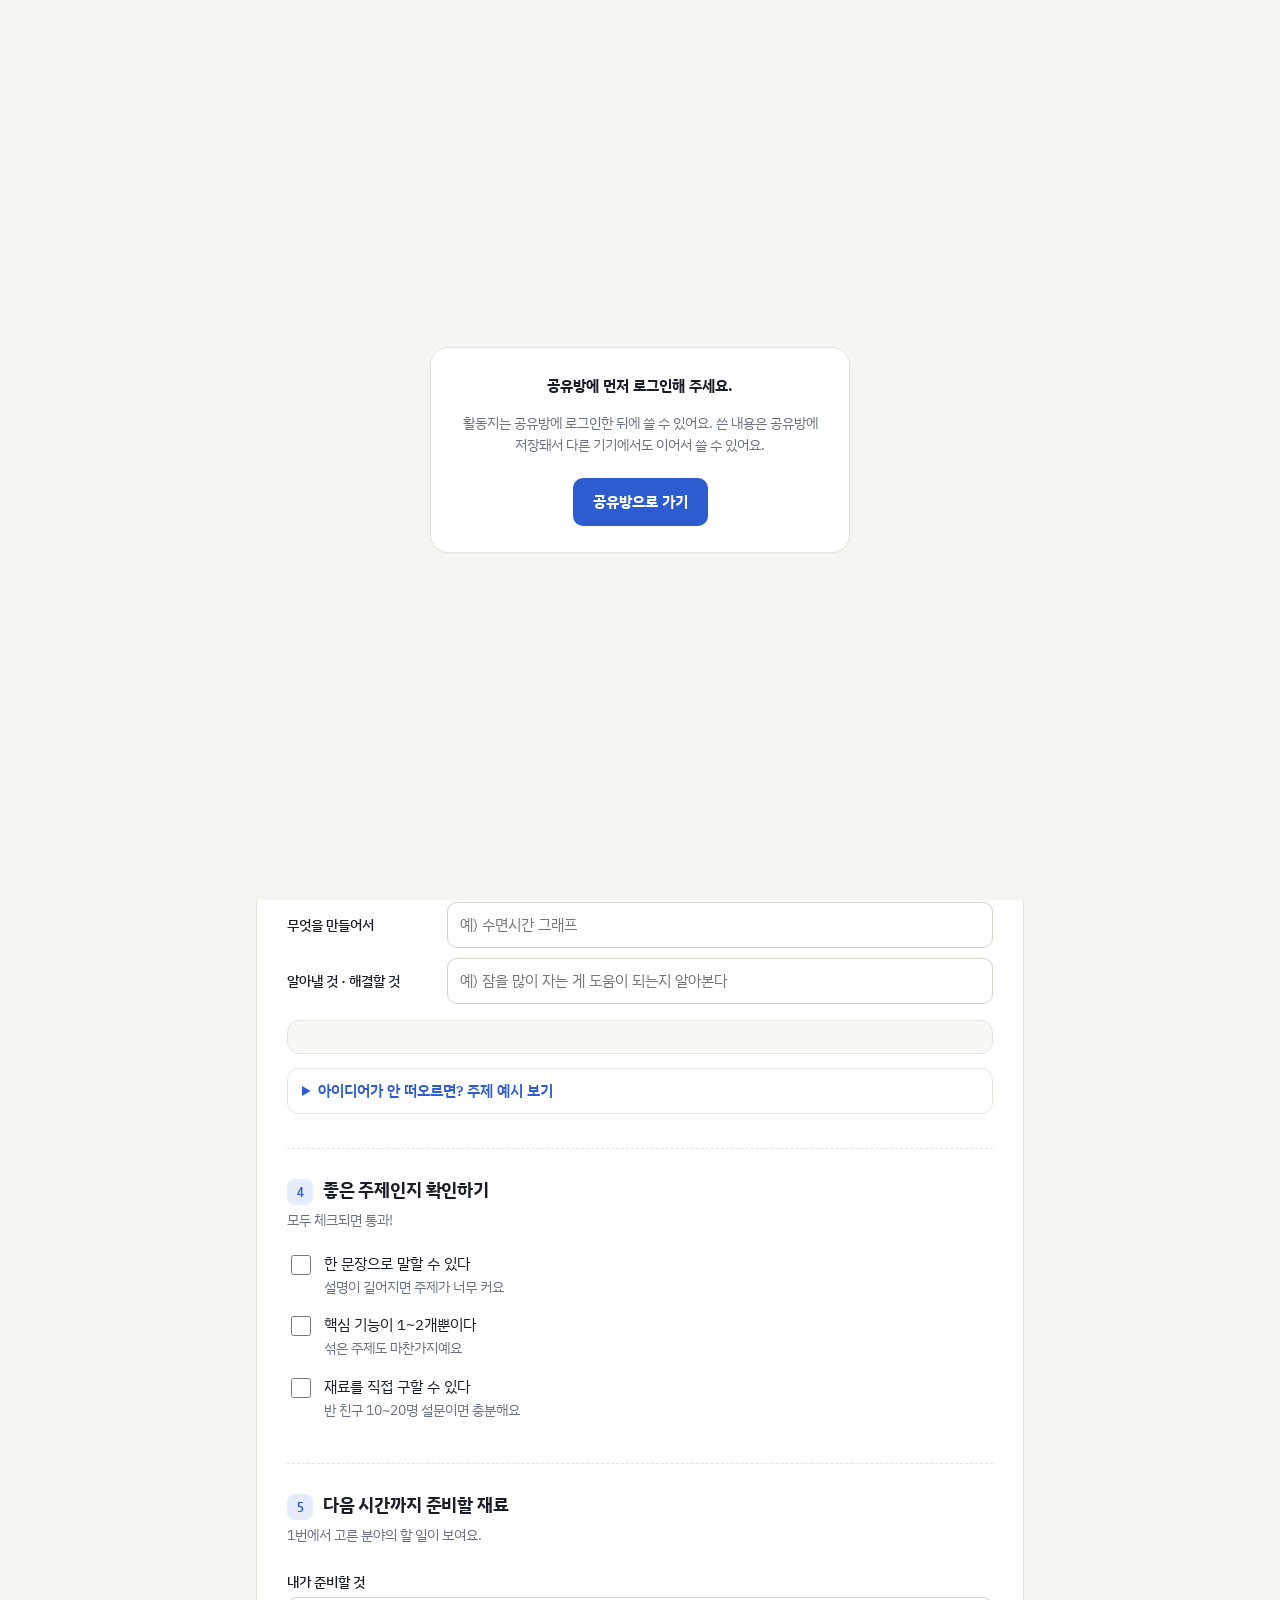
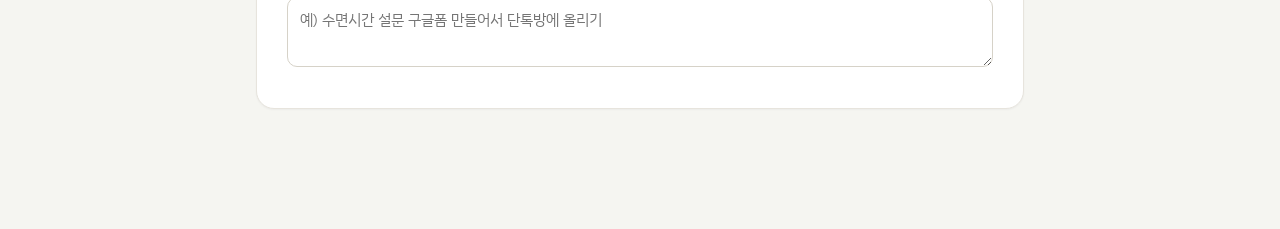
==== week2.html @ c06a92ff "Add files via upload" ====
<!DOCTYPE html>
<html lang="ko">
<head>
<meta charset="UTF-8">
<meta name="viewport" content="width=device-width, initial-scale=1, viewport-fit=cover">
<title>2주차 활동지 · 파이썬 코드 공유방</title>
<script src="config.js?v=20261125j"></script>
<script src="js/weeks.js?v=20261125j"></script>
<script src="js/mock.js?v=20261125j"></script>
<script src="js/api.js?v=20261125j"></script>
<script src="js/sheet-bridge.js?v=20261125j" data-week="2"></script>
<link rel="preconnect" href="https://fonts.googleapis.com">
<link rel="preconnect" href="https://fonts.gstatic.com" crossorigin>
<link href="https://fonts.googleapis.com/css2?family=IBM+Plex+Sans+KR:wght@400;500;700&display=swap" rel="stylesheet">
<style>
:root {
  --bg: #F2F2F0; --paper: #FFFFFF; --ink: #222222; --sub: #6B6B6B; --line: #D6D6D2; --soft: #F5F5F2;
  --data: #2E7D5B; --web: #D9602B; --sec: #6A4FB3; --mark: #FFE36E; --mark-ink: #222222;
  --font: 'IBM Plex Sans KR', 'Apple SD Gothic Neo', 'Malgun Gothic', sans-serif;
  color-scheme: light;
  box-sizing: border-box;
  padding-top: env(safe-area-inset-top, 0px);
  padding-bottom: env(safe-area-inset-bottom, 0px);
}
@media (prefers-color-scheme: dark) {
  :root:not([data-theme="light"]) {
    --bg: #18181A; --paper: #222225; --ink: #ECECEA; --sub: #A3A3A0; --line: #3A3A3D; --soft: #2B2B2E;
    --data: #5FBF93; --web: #F08A5C; --sec: #A792F0; --mark: #FFE36E; --mark-ink: #222222;
    color-scheme: dark;
  }
}
:root[data-theme="dark"] {
  --bg: #18181A; --paper: #222225; --ink: #ECECEA; --sub: #A3A3A0; --line: #3A3A3D; --soft: #2B2B2E;
  --data: #5FBF93; --web: #F08A5C; --sec: #A792F0; --mark: #FFE36E; --mark-ink: #222222;
  color-scheme: dark;
}
*, *::before, *::after { box-sizing: inherit; }
html { scroll-padding-top: env(safe-area-inset-top, 0px); }
body { margin: 0; background: var(--bg); color: var(--ink); font-family: var(--font); font-size: 16px; line-height: 1.6; word-break: keep-all; overflow-wrap: anywhere; }
main { max-width: 760px; margin: 0 auto; padding: 28px 18px 120px; }
.sheet { background: var(--paper); border: 1px solid var(--line); border-radius: 6px; padding: 28px 28px 32px; }

h1 { font-size: 1.75rem; line-height: 1.3; margin: 0 0 4px; font-weight: 700; }
h1 mark { background: var(--mark); color: var(--mark-ink); padding: 0 4px; }
.goal { color: var(--sub); margin: 0 0 22px; font-size: 0.95rem; }

.who { display: grid; grid-template-columns: 1fr 1fr 1fr; gap: 10px; }
.who label { font-size: 0.85rem; color: var(--sub); display: block; margin-bottom: 4px; }

input[type=text], input[type=date], textarea {
  width: 100%; font: inherit; color: var(--ink); background: var(--paper);
  border: 1px solid var(--line); border-radius: 4px; padding: 9px 11px;
}
textarea { resize: vertical; min-height: 70px; }
input:focus-visible, textarea:focus-visible, button:focus-visible, .field-btn:focus-visible, summary:focus-visible {
  outline: 3px solid var(--mark); outline-offset: 2px;
}

section { margin-top: 30px; }
h2 { font-size: 1.15rem; margin: 0 0 4px; display: flex; gap: 10px; align-items: baseline; }
h2 .n { color: var(--web); font-weight: 700; }
.hint { color: var(--sub); font-size: 0.88rem; margin: 0 0 12px; }

.fields { display: grid; grid-template-columns: repeat(3, 1fr); gap: 10px; }
.field-btn {
  text-align: left; font: inherit; color: var(--ink); background: var(--soft);
  border: 2px solid transparent; border-radius: 6px; padding: 12px 14px; cursor: pointer;
}
.field-btn strong { display: block; font-size: 1.02rem; }
.field-btn span { display: block; font-size: 0.85rem; color: var(--sub); line-height: 1.45; margin-top: 2px; }
.field-btn[data-f="data"] strong { color: var(--data); }
.field-btn[data-f="web"] strong { color: var(--web); }
.field-btn[data-f="sec"] strong { color: var(--sec); }
.field-btn[aria-pressed="true"][data-f="data"] { border-color: var(--data); background: var(--paper); }
.field-btn[aria-pressed="true"][data-f="web"] { border-color: var(--web); background: var(--paper); }
.field-btn[aria-pressed="true"][data-f="sec"] { border-color: var(--sec); background: var(--paper); }
.field-btn[aria-pressed="true"] strong::before { content: '✓ '; }
.mix { margin-top: 12px; display: none; }
.mix.on { display: block; }
.mix label, .row label { font-size: 0.9rem; font-weight: 500; display: block; margin-bottom: 4px; }
.msg { color: var(--web); font-size: 0.85rem; min-height: 1.2em; margin-top: 6px; }

.ideas { display: grid; gap: 8px; }

.blanks { display: grid; gap: 10px; }
.row { display: grid; grid-template-columns: 150px 1fr; gap: 10px; align-items: center; }
.row label { margin: 0; }
.sentence {
  margin-top: 16px; padding: 16px 18px; background: var(--soft); border-radius: 6px;
  font-size: 1.12rem; line-height: 1.9;
}
.sentence .lbl { display: block; font-size: 0.82rem; color: var(--sub); line-height: 1.4; margin-bottom: 4px; }
.sentence mark { background: var(--mark); color: var(--mark-ink); padding: 1px 4px; font-weight: 700; }
.sentence .empty { color: var(--sub); border-bottom: 2px dashed var(--line); padding: 0 18px; }

details.examples { margin-top: 14px; border: 1px solid var(--line); border-radius: 6px; }
details.examples summary { cursor: pointer; padding: 10px 14px; font-weight: 500; font-size: 0.95rem; }
.ex-body { padding: 4px 16px 14px; }
.ex-body p.tip { color: var(--sub); font-size: 0.85rem; margin: 0 0 8px; }
.ex-body h3 { font-size: 0.95rem; margin: 14px 0 4px; }
.ex-body ul { margin: 0; padding-left: 18px; font-size: 0.9rem; }
.ex-body li { margin: 3px 0; }
.ex-body li b { font-weight: 500; }
.ex-body li span { color: var(--sub); }

.checks label { display: flex; gap: 10px; align-items: flex-start; padding: 8px 0; cursor: pointer; }
.checks input { width: 20px; height: 20px; margin-top: 3px; accent-color: var(--data); flex: none; }
.checks small { display: block; color: var(--sub); font-size: 0.85rem; }

.prep { display: grid; gap: 8px; margin-bottom: 12px; }
.prep div { background: var(--soft); border-radius: 6px; padding: 10px 14px; font-size: 0.92rem; }
.prep b { display: block; }
.prep .none { color: var(--sub); }

.bar {
  position: fixed; left: 0; right: 0; bottom: 0; background: var(--paper); border-top: 1px solid var(--line);
  padding: 12px 18px calc(12px + env(safe-area-inset-bottom, 0px));
}
.bar-in { max-width: 760px; margin: 0 auto; display: flex; gap: 10px; align-items: center; }
.bar .saved { color: var(--sub); font-size: 0.82rem; flex: 1; }
button.primary, button.ghost {
  font: inherit; font-weight: 700; border-radius: 6px; padding: 11px 20px; cursor: pointer; border: none;
}
button.primary { background: var(--ink); color: var(--paper); }
button.ghost { background: transparent; color: var(--sub); border: 1px solid var(--line); font-weight: 500; }

.modal { position: fixed; inset: 0; background: rgba(0,0,0,.55); display: none; align-items: center; justify-content: center; padding: 18px; z-index: 30; }
.modal.on { display: flex; }
.modal-box { background: var(--paper); border-radius: 8px; max-width: 560px; width: 100%; max-height: 92vh; overflow: auto; padding: 18px; }
.modal-box img { width: 100%; border: 1px solid var(--line); border-radius: 4px; display: block; }
.modal-box p { font-size: 0.88rem; color: var(--sub); margin: 10px 0; }
.modal-actions { display: flex; gap: 10px; justify-content: flex-end; flex-wrap: wrap; }

@media (max-width: 640px) {
  .sheet { padding: 20px 16px 24px; }
  h1 { font-size: 1.45rem; }
  .who { grid-template-columns: 1fr 1fr; }
  .who .date { grid-column: 1 / -1; }
  .fields { grid-template-columns: 1fr; }
  .row { grid-template-columns: 1fr; gap: 4px; }
  .bar .saved { display: none; }
  .bar-in button { flex: 1; }
}
@media (prefers-reduced-motion: no-preference) {
  .field-btn { transition: border-color .15s, background .15s; }
}
</style>
<link rel="stylesheet" href="https://fonts.googleapis.com/css2?family=IBM+Plex+Sans+KR:wght@400;500;600;700&family=Nanum+Gothic+Coding:wght@400;700&display=swap">
<link rel="stylesheet" href="css/sheet.css?v=20261125j">
</head>
<body>
<main>
  <div class="sheet">
    <h1>AI 프로젝트 멘토링 <mark>활동지</mark></h1>
    <p class="goal">분야를 고르고, 내 프로젝트 주제를 한 문장으로 정해요. 쓰는 대로 공유방에 저장되고, 다 쓰면 아래 [제출하기]를 눌러요.</p>

    <div class="who">
      <div><label for="sid">학번</label><input type="text" id="sid" inputmode="numeric" autocomplete="off"></div>
      <div><label for="sname">이름</label><input type="text" id="sname" autocomplete="off"></div>
      <div class="date"><label for="sdate">일자</label><input type="date" id="sdate"></div>
    </div>

    <section>
      <h2><span class="n">1</span>나의 분야 고르기</h2>
      <p class="hint">1개 또는 2개를 고르세요. 두 분야를 섞어도 돼요!</p>
      <div class="fields">
        <button type="button" class="field-btn" data-f="data" aria-pressed="false"><strong>① 데이터 분석</strong><span>설문을 모아 평균·순위를 구하고 그래프로 보여주기</span></button>
        <button type="button" class="field-btn" data-f="web" aria-pressed="false"><strong>② 미니 웹앱</strong><span>버튼을 누르면 결과가 나오는 작은 웹 프로그램</span></button>
        <button type="button" class="field-btn" data-f="sec" aria-pressed="false"><strong>③ AI 윤리·보안</strong><span>보안·개인정보 문제점과 해결 방법을 알리는 캠페인</span></button>
      </div>
      <div class="msg" id="fieldMsg" role="status"></div>
      <div class="mix" id="mixBox">
        <label for="mix">두 분야를 어떻게 섞을까요?</label>
        <input type="text" id="mix" placeholder="예) 데이터 분석 결과를 웹앱으로 보여주기">
      </div>
    </section>

    <section>
      <h2><span class="n">2</span>아이디어 꺼내기</h2>
      <p class="hint">평소에 불편했거나 궁금했던 것 2가지를 적어요.</p>
      <div class="ideas">
        <input type="text" id="idea1" placeholder="예) 시험 기간에 공부 계획 세우기가 귀찮다" aria-label="아이디어 1">
        <input type="text" id="idea2" placeholder="예) 우리 반은 몇 시에 자는지 궁금하다" aria-label="아이디어 2">
      </div>
    </section>

    <section>
      <h2><span class="n">3</span>주제를 한 문장으로</h2>
      <p class="hint">빈칸을 채우면 아래에 문장이 완성돼요.</p>
      <div class="blanks">
        <div class="row"><label for="who">누구를 위해</label><input type="text" id="who" placeholder="예) 우리 반 친구들"></div>
        <div class="row"><label for="what">무엇을 만들어서</label><input type="text" id="what" placeholder="예) 수면시간 그래프"></div>
        <div class="row"><label for="goal">알아낼 것 · 해결할 것</label><input type="text" id="goal" placeholder="예) 잠을 많이 자는 게 도움이 되는지 알아본다"></div>
      </div>
      <div class="sentence" id="sentence" aria-live="polite"></div>

      <details class="examples">
        <summary>아이디어가 안 떠오르면? 주제 예시 보기</summary>
        <div class="ex-body">
          <p class="tip">그대로 쓰지 말고, 대상이나 내용을 나에게 맞게 바꿔 보세요!</p>
          <h3 style="color:var(--data)">① 데이터 분석</h3>
          <ul>
            <li><b>우리 반 등교 시간 분포</b> <span>몇 시에 가장 많이 도착하는지</span></li>
            <li><b>급식 메뉴 선호도 순위</b> <span>인기 메뉴 TOP 5 막대그래프</span></li>
            <li><b>스마트폰 사용시간과 수면시간</b> <span>폰을 오래 쓰면 잠이 줄어드는지</span></li>
            <li><b>아침 식사와 오전 피곤함</b> <span>아침을 먹으면 덜 피곤한지</span></li>
            <li><b>공부 장소별 집중도</b> <span>집·독서실·카페 중 어디가 좋은지</span></li>
          </ul>
          <h3 style="color:var(--web)">② 미니 웹앱</h3>
          <ul>
            <li><b>시험 D-day 공부량 계산기</b> <span>하루 공부량 알려주기</span></li>
            <li><b>오늘의 영단어 퀴즈</b> <span>단어 5개 랜덤 출제</span></li>
            <li><b>랜덤 점심메뉴 추천기</b> <span>버튼 한 번으로 메뉴 고르기</span></li>
            <li><b>용돈 기입장 계산기</b> <span>수입·지출 넣으면 남은 돈</span></li>
            <li><b>수행평가 마감일 정리판</b> <span>급한 순서대로 정렬</span></li>
          </ul>
          <h3 style="color:var(--sec)">③ AI 윤리·보안 캠페인</h3>
          <ul>
            <li><b>같은 비밀번호, 괜찮을까?</b> <span>한 곳이 털리면 생기는 문제와 해결 방법</span></li>
            <li><b>SNS에 올려도 될까?</b> <span>교복·위치·얼굴 노출 문제와 대처법</span></li>
            <li><b>AI 가짜 사진·영상 구별하기</b> <span>딥페이크의 위험과 구별 방법</span></li>
            <li><b>수상한 문자, 누르지 마세요</b> <span>사칭 문자의 문제점과 대처법</span></li>
            <li><b>AI로 숙제, 어디까지 괜찮을까?</b> <span>올바르게 쓰는 기준 알리기</span></li>
          </ul>
          <h3>섞은 예시</h3>
          <ul>
            <li><b>데이터 분석 + 윤리·보안</b> <span>같은 비밀번호 사용 설문 → 그래프를 캠페인 근거로</span></li>
            <li><b>윤리·보안 → 미니 웹앱</b> <span>SNS 캠페인을 OX 퀴즈 웹앱으로</span></li>
            <li><b>데이터 분석 → 미니 웹앱</b> <span>급식 선호도 결과를 보여주는 웹 페이지</span></li>
          </ul>
        </div>
      </details>
    </section>

    <section>
      <h2><span class="n">4</span>좋은 주제인지 확인하기</h2>
      <p class="hint">모두 체크되면 통과!</p>
      <div class="checks">
        <label><input type="checkbox" id="c1"><span>한 문장으로 말할 수 있다<small>설명이 길어지면 주제가 너무 커요</small></span></label>
        <label><input type="checkbox" id="c2"><span>핵심 기능이 1~2개뿐이다<small>섞은 주제도 마찬가지예요</small></span></label>
        <label><input type="checkbox" id="c3"><span>재료를 직접 구할 수 있다<small>반 친구 10~20명 설문이면 충분해요</small></span></label>
      </div>
    </section>

    <section>
      <h2><span class="n">5</span>다음 시간까지 준비할 재료</h2>
      <p class="hint">1번에서 고른 분야의 할 일이 보여요.</p>
      <div class="prep" id="prep"></div>
      <label for="mine" style="font-size:.9rem;font-weight:500;display:block;margin-bottom:4px">내가 준비할 것</label>
      <textarea id="mine" placeholder="예) 수면시간 설문 구글폼 만들어서 단톡방에 올리기"></textarea>
    </section>
  </div>
</main>

<div class="bar"><div class="bar-in">
  <span class="saved" id="savedNote">쓰는 내용은 공유방에 자동으로 저장돼요</span>
  <button type="button" class="ghost" id="resetBtn">새로 쓰기</button>
  <button type="button" class="primary" id="saveBtn">제출하기</button>
</div></div>

<div class="modal" id="modal" role="dialog" aria-modal="true" aria-labelledby="modalTitle">
  <div class="modal-box">
    <h2 id="modalTitle" style="margin-bottom:10px">제출 완료</h2>
    <img id="preview" alt="작성한 활동지 이미지">
    <p id="modalNote">휴대폰에서는 이미지를 길게 눌러 사진에 저장할 수도 있어요.</p>
    <div class="modal-actions">
      <button type="button" class="ghost" id="closeBtn">닫기</button>
      <button type="button" class="primary" id="dlBtn">이미지로 받기</button>
    </div>
  </div>
</div>


<script>
const FIELDS = {
  data: { name: '① 데이터 분석', color: '#18804F',
          prep: '설문 질문 3개를 구글폼으로 만들어 반 단톡방에 올리기 (이름·학번은 받지 않기)' },
  web:  { name: '② 미니 웹앱', color: '#C75A1E',
          prep: '화면을 종이에 그리고, "입력 → 계산 규칙 → 출력"을 한 줄로 적기' },
  sec:  { name: '③ AI 윤리·보안', color: '#6A4FB3',
          prep: '문제점 2~3개와 해결 방법을 조사하고, 찾은 곳(출처) 적기' },
};
const TEXT_IDS = ['sid','sname','sdate','mix','idea1','idea2','who','what','goal','mine'];
const CHECK_IDS = ['c1','c2','c3'];
const KEY = SheetBridge.key('mentoring-worksheet-draft');
const $ = id => document.getElementById(id);
let picked = [];
let lastBlob = null, lastName = '';

function esc(s) { return String(s).replace(/[&<>"']/g, c => ({'&':'&amp;','<':'&lt;','>':'&gt;','"':'&quot;',"'":'&#39;'}[c])); }
function today() { const d = new Date(); return new Date(d.getTime() - d.getTimezoneOffset()*60000).toISOString().slice(0,10); }

function renderFields() {
  document.querySelectorAll('.field-btn').forEach(b => b.setAttribute('aria-pressed', picked.includes(b.dataset.f)));
  $('mixBox').classList.toggle('on', picked.length === 2);
  const prep = $('prep');
  if (!picked.length) { prep.innerHTML = '<div class="none">1번에서 분야를 먼저 골라 주세요.</div>'; return; }
  prep.innerHTML = picked.map(f => `<div><b style="color:var(--${f})">${FIELDS[f].name}</b>${esc(FIELDS[f].prep)}</div>`).join('');
}

const josa = (w, a, b) => { const c = String(w).trim().slice(-1).charCodeAt(0); return c >= 0xAC00 && c <= 0xD7A3 && (c - 0xAC00) % 28 ? a : b; };
function sentenceHTML(who, what, goal, emptyClass) {
  const part = (v, ph) => v ? `<mark>${esc(v)}</mark>` : `<span class="${emptyClass}">${ph}</span>`;
  // 조사는 앞 낱말에 맞춰요 (친구들을 / 그래프를), 끝이 '~다'로 끝나면 '한다'를 붙이지 않아요
  const j = (v, ph) => josa(v || ph, '을', '를');
  const end = (goal && /다\.?$/.test(goal) ? '' : '한다') + (goal && /\.$/.test(goal) ? '' : '.');
  return `나는 ${part(who,'누구')}${j(who,'누구')} 위해 ${part(what,'무엇')}${j(what,'무엇')} 만들어서 ${part(goal,'무엇을 알아내거나 해결')}${end}`;
}
function renderSentence() {
  $('sentence').innerHTML = '<span class="lbl">완성된 문장</span>' + sentenceHTML($('who').value.trim(), $('what').value.trim(), $('goal').value.trim(), 'empty');
}

function collect() {
  const d = { picked };
  TEXT_IDS.forEach(id => d[id] = $(id).value);
  CHECK_IDS.forEach(id => d[id] = $(id).checked);
  return d;
}
function save() {
  try { localStorage.setItem(KEY, JSON.stringify(collect())); } catch (e) {}
}
function load() {
  let d = null;
  try { d = JSON.parse(localStorage.getItem(KEY) || 'null'); } catch (e) {}
  if (d) {
    picked = Array.isArray(d.picked) ? d.picked.filter(f => FIELDS[f]).slice(0,2) : [];
    TEXT_IDS.forEach(id => { if (typeof d[id] === 'string') $(id).value = d[id]; });
    CHECK_IDS.forEach(id => $(id).checked = !!d[id]);
  }
  if (!$('sdate').value) $('sdate').value = today();
}

document.querySelectorAll('.field-btn').forEach(b => b.addEventListener('click', () => {
  const f = b.dataset.f;
  $('fieldMsg').textContent = '';
  if (picked.includes(f)) picked = picked.filter(x => x !== f);
  else if (picked.length >= 2) { $('fieldMsg').textContent = '최대 2개까지 고를 수 있어요. 하나를 먼저 해제해 주세요.'; return; }
  else picked.push(f);
  renderFields(); save();
}));
TEXT_IDS.forEach(id => $(id).addEventListener('input', () => { if (['who','what','goal'].includes(id)) renderSentence(); save(); }));
CHECK_IDS.forEach(id => $(id).addEventListener('change', save));

$('resetBtn').addEventListener('click', () => {
  if (!confirm('지금 쓴 내용을 모두 지우고 새로 쓸까요?')) return;
  picked = [];
  TEXT_IDS.forEach(id => $(id).value = '');
  CHECK_IDS.forEach(id => $(id).checked = false);
  $('sdate').value = today();
  try { localStorage.removeItem(KEY); } catch (e) {}
  renderFields(); renderSentence();
  window.scrollTo(0, 0);
});

function fmtDate(v) {
  if (!v) return '';
  const [y,m,d] = v.split('-');
  return `${Number(m)}월 ${Number(d)}일`;
}
// ---- 이미지 만들기: 캔버스에 직접 그려서 줄바꿈과 형광펜이 정확하게 나오도록 ----
const CW = 760, PAD = 40, SCALE = 2;
const CFONT = "'IBM Plex Sans KR', 'Apple SD Gothic Neo', 'Malgun Gothic', sans-serif";
function setFont(ctx, size, bold) { ctx.font = `${bold ? 700 : 400} ${size}px ${CFONT}`; }
function trimTrail(lines) { const l = lines[lines.length - 1]; while (l.length && l[l.length - 1].space) l.pop(); }

function layoutRuns(ctx, runs, size, maxW) {
  const lines = [[]]; let x = 0;
  for (const run of runs) {
    setFont(ctx, size, run.bold);
    if (run.mark && x > 0) x += 4;
    for (const tok of run.text.split(/(\s+)/).filter(t => t)) {
      const w = ctx.measureText(tok).width;
      if (/^\s+$/.test(tok)) {
        if (x === 0) continue;
        lines[lines.length - 1].push({ x, w, text: tok, run, space: true }); x += w; continue;
      }
      if (x + w > maxW && x > 0) { trimTrail(lines); lines.push([]); x = 0; }
      if (w > maxW) {
        for (const ch of tok) {
          const cw = ctx.measureText(ch).width;
          if (x + cw > maxW && x > 0) { lines.push([]); x = 0; }
          lines[lines.length - 1].push({ x, w: cw, text: ch, run }); x += cw;
        }
        continue;
      }
      lines[lines.length - 1].push({ x, w, text: tok, run }); x += w;
    }
    if (run.mark) x += 4;
  }
  trimTrail(lines);
  return lines;
}
function drawLines(ctx, lines, x0, y0, size, lineH) {
  lines.forEach((line, i) => {
    const mid = y0 + i * lineH + lineH / 2;
    line.forEach(it => {
      if (it.run.mark) { ctx.fillStyle = '#FFE36E'; ctx.fillRect(x0 + it.x - 3, mid - size * 0.72, it.w + 6, size * 1.44); }
    });
    line.forEach(it => {
      if (it.space) return;
      setFont(ctx, size, it.run.bold);
      ctx.fillStyle = it.run.color || '#1B2130';
      ctx.fillText(it.text, x0 + it.x, mid);
    });
  });
  return lines.length * lineH;
}
function rrect(ctx, x, y, w, h, r, color) {
  ctx.fillStyle = color; ctx.beginPath();
  ctx.moveTo(x + r, y); ctx.lineTo(x + w - r, y); ctx.quadraticCurveTo(x + w, y, x + w, y + r);
  ctx.lineTo(x + w, y + h - r); ctx.quadraticCurveTo(x + w, y + h, x + w - r, y + h);
  ctx.lineTo(x + r, y + h); ctx.quadraticCurveTo(x, y + h, x, y + h - r);
  ctx.lineTo(x, y + r); ctx.quadraticCurveTo(x, y, x + r, y); ctx.closePath(); ctx.fill();
}

async function makeImage() {
  try {
    await Promise.all([document.fonts.load("400 16px 'IBM Plex Sans KR'", '가'), document.fonts.load("700 16px 'IBM Plex Sans KR'", '가')]);
  } catch (e) {}
  const H = 4000;
  const c = document.createElement('canvas'); c.width = CW * SCALE; c.height = H * SCALE;
  const ctx = c.getContext('2d'); ctx.scale(SCALE, SCALE);
  ctx.fillStyle = '#FFFDF7'; ctx.fillRect(0, 0, CW, H);
  ctx.textBaseline = 'middle'; ctx.textAlign = 'left';
  const maxW = CW - PAD * 2;
  const v = id => $(id).value.trim();
  const GREY = '#6B6B6B', EMPTY_C = '#B0B0AC';
  const val = s => s ? { text: s } : { text: '(비어 있음)', color: EMPTY_C };
  const markOr = (s, ph) => s ? { text: s, mark: true, bold: true } : { text: '(' + ph + ')', color: EMPTY_C };
  let y = 36;
  const para = (runs, size = 15, lineH = 25, x = PAD, w = maxW) => { y += drawLines(ctx, layoutRuns(ctx, runs, size, w), x, y, size, lineH); };
  const box = (runs, size, lineH, padX, padY) => {
    const lines = layoutRuns(ctx, runs, size, maxW - padX * 2);
    const h = lines.length * lineH + padY * 2;
    rrect(ctx, PAD, y, maxW, h, 5, '#FAF7EF');
    drawLines(ctx, lines, PAD + padX, y + padY, size, lineH);
    y += h;
  };
  const head = (n, t) => { y += 22; para([{ text: n + '  ', bold: true, color: '#2D5BD0' }, { text: t, bold: true, color: GREY }], 14, 22); y += 4; };

  para([{ text: 'AI 프로젝트 멘토링 ', bold: true }, { text: '활동지', bold: true, mark: true }], 26, 40);
  y += 12;
  box([{ text: '학번  ', color: GREY }, val(v('sid')), { text: '        이름  ', color: GREY }, val(v('sname')),
       { text: '        일자  ', color: GREY }, val(fmtDate(v('sdate')))], 15, 24, 14, 10);

  head('1', '나의 분야');
  if (picked.length) {
    let x = PAD;
    picked.forEach(f => {
      setFont(ctx, 15, true);
      const w = ctx.measureText(FIELDS[f].name).width + 26;
      rrect(ctx, x, y, w, 30, 15, FIELDS[f].color);
      ctx.fillStyle = '#FFFFFF'; ctx.fillText(FIELDS[f].name, x + 13, y + 15);
      x += w + 8;
    });
    y += 30;
    if (picked.length === 2) { y += 6; para([{ text: '섞는 방법: ' }, val(v('mix'))]); }
  } else para([val('')]);

  head('2', '아이디어');
  para([{ text: '· ' }, val(v('idea1'))]);
  para([{ text: '· ' }, val(v('idea2'))]);

  head('3', '나의 주제');
  box([{ text: '나는 ' }, markOr(v('who'), '누구'), { text: josa(v('who') || '누구', '을', '를') + ' 위해 ' }, markOr(v('what'), '무엇'),
       { text: josa(v('what') || '무엇', '을', '를') + ' 만들어서 ' }, markOr(v('goal'), '무엇을 알아내거나 해결'),
       { text: (/다\.?$/.test(v('goal')) ? '' : '한다') + (/\.$/.test(v('goal')) ? '' : '.') }], 19, 36, 18, 14);

  head('4', '주제 점검');
  [['c1', '한 문장으로 말할 수 있다'], ['c2', '핵심 기능이 1~2개뿐이다'], ['c3', '재료를 직접 구할 수 있다']].forEach(([id, t]) => {
    const on = $(id).checked, mid = y + 12.5;
    ctx.lineWidth = 2.2; ctx.lineCap = 'round'; ctx.lineJoin = 'round';
    if (on) { ctx.strokeStyle = '#18804F'; ctx.beginPath(); ctx.moveTo(PAD + 2, mid); ctx.lineTo(PAD + 7, mid + 5); ctx.lineTo(PAD + 15, mid - 6); ctx.stroke(); }
    else { ctx.strokeStyle = EMPTY_C; ctx.beginPath(); ctx.arc(PAD + 8, mid, 6, 0, Math.PI * 2); ctx.stroke(); }
    para([{ text: t, color: on ? '#1B2130' : GREY }], 15, 25, PAD + 26, maxW - 26);
  });

  head('5', '다음 시간까지 준비할 재료');
  picked.forEach(f => para([{ text: '· ' }, { text: FIELDS[f].prep }]));
  y += 4;
  para([{ text: '내가 준비할 것: ', bold: true }, val(v('mine'))]);

  y += 26;
  setFont(ctx, 12, false); ctx.fillStyle = '#9A9A96'; ctx.textAlign = 'right';
  ctx.fillText('AI 프로젝트 멘토링 · 파이썬 코드 공유방 · 2주차', CW - PAD, y); ctx.textAlign = 'left';
  y += 30;

  const out = document.createElement('canvas'); out.width = CW * SCALE; out.height = Math.ceil(y * SCALE);
  out.getContext('2d').drawImage(c, 0, 0, out.width, out.height, 0, 0, out.width, out.height);
  return out;
}

$('saveBtn').addEventListener('click', async () => {
  const btn = $('saveBtn');
  btn.disabled = true; btn.textContent = '만드는 중…';
  try {
    const canvas = await makeImage();
    lastBlob = await new Promise(r => canvas.toBlob(r, 'image/png'));
    const nm = $('sname').value.trim() || '이름없음';
    lastName = `활동지_${nm}_${$('sdate').value || today()}.png`.replace(/[\\/:*?"<>|]/g, '');
    $('preview').src = canvas.toDataURL('image/png');
    const sub = await SheetBridge.submit(canvas); $('modalNote').textContent = sub.msg;
    $('modal').classList.add('on');
    if ($('dlBtn').style.display !== 'none') $('dlBtn').focus();
  } catch (e) {
    alert('이미지를 만들지 못했어요. 다시 한 번 눌러 주세요.');
  } finally {
    btn.disabled = false; btn.textContent = '제출하기';
  }
});

let downloads = null;
(async () => {
  try { downloads = window.claude && window.claude.use ? await window.claude.use('downloads') : null; } catch (e) { downloads = null; }
  if (!downloads) {
    $('modalNote').textContent = '이미지를 길게 누르거나(휴대폰) 마우스 오른쪽 버튼을 눌러(컴퓨터) 저장하세요.';
  }
})();

$('dlBtn').addEventListener('click', async () => {
  if (!lastBlob) return;
  if (!downloads) { SheetBridge.download(lastBlob, lastName); return; }
  try {
    await downloads.save({ filename: lastName, data: lastBlob });
    $('modalNote').textContent = '저장했어요!';
  } catch (e) {
    if (e && e.code === 'declined') return;
    if (e && e.code === 'rate_limited') { $('modalNote').textContent = '잠시 후 다시 눌러 주세요.'; return; }
    $('modalNote').textContent = '파일 저장이 안 되면 이미지를 길게 누르거나 오른쪽 버튼을 눌러 저장하세요.';
  }
});
function closeModal() { $('modal').classList.remove('on'); $('saveBtn').focus(); }
$('closeBtn').addEventListener('click', closeModal);
$('modal').addEventListener('click', e => { if (e.target === $('modal')) closeModal(); });
document.addEventListener('keydown', e => { if (e.key === 'Escape' && $('modal').classList.contains('on')) closeModal(); });

SheetBridge.start(KEY, () => { load(); renderFields(); renderSentence(); });
</script>
</body>
</html>
---- css/sheet.css ----
/* =====================================================================
   활동지 모양을 공유방과 맞춰요
   활동지(week2~4.html) 안의 원래 <style> 다음에 불러와서 색·글꼴·버튼·카드를 덮어써요.
   (원래 활동지의 구조와 내용은 그대로예요)
   ===================================================================== */
:root {
  --bg: #f5f5f1; --paper: #ffffff; --ink: #191d28; --sub: #687082; --line: #e7e4dd; --line2: #d6d2c8; --soft: #f8f7f3;
  --blue: #2d5bd0; --blue-ink: #ffffff; --blue-soft: #e5ecfb;
  --data: #18804f; --web: #c75a1e; --sec: #6a4fb3; --done: #18804f;
  --mark: #f2c230; --mark-soft: #fbf0cc; --mark-ink: #1b2130; --warn-ink: #5c4500;
  --shadow: 0 1px 2px rgba(25, 29, 40, .04);
  --font: 'IBM Plex Sans KR', 'Apple SD Gothic Neo', 'Malgun Gothic', 'Noto Sans KR', system-ui, sans-serif;
  --mono: 'Nanum Gothic Coding', 'D2Coding', ui-monospace, Menlo, Consolas, monospace;
  --r: 12px;
}
@media (prefers-color-scheme: dark) {
  :root:not([data-theme="light"]) {
    --bg: #0e1117; --paper: #161a22; --ink: #e6e9ef; --sub: #9aa3b3; --line: #252b36; --line2: #323a48; --soft: #1b2029;
    --blue: #86a4ff; --blue-ink: #0c1222; --blue-soft: #1d2742;
    --data: #5ed39a; --web: #f39a63; --sec: #b9a3ff; --done: #5ed39a;
    --mark-soft: #3a3016; --warn-ink: #f8dc85;
    --shadow: 0 1px 0 rgba(0, 0, 0, .3), 0 10px 24px -14px rgba(0, 0, 0, .7);
  }
}
:root[data-theme="dark"] {
  --bg: #0e1117; --paper: #161a22; --ink: #e6e9ef; --sub: #9aa3b3; --line: #252b36; --line2: #323a48; --soft: #1b2029;
  --blue: #86a4ff; --blue-ink: #0c1222; --blue-soft: #1d2742;
  --data: #5ed39a; --web: #f39a63; --sec: #b9a3ff; --done: #5ed39a;
  --mark-soft: #3a3016; --warn-ink: #f8dc85;
  --shadow: 0 1px 0 rgba(0, 0, 0, .3), 0 10px 24px -14px rgba(0, 0, 0, .7);
}

body { background: var(--bg); color: var(--ink); font-family: var(--font); font-size: 15px; }
main { max-width: 800px; padding: 24px max(16px, env(safe-area-inset-right, 0px)) 120px max(16px, env(safe-area-inset-left, 0px)); }

/* 종이 → 공유방 카드 */
.sheet { border-radius: 18px; border: 1px solid var(--line); box-shadow: var(--shadow); padding: 30px 30px 34px; }
h1 { font-size: 1.6rem; letter-spacing: -.02em; }
h1 mark { background: var(--mark); color: #1b2130; border-radius: 4px; padding: 0 6px; }
.goal { font-size: .95rem; }
h2 { font-size: 1.12rem; letter-spacing: -.01em; }
h2 .n { display: inline-grid; place-items: center; width: 26px; height: 26px; border-radius: 8px; background: var(--blue-soft); color: var(--blue); font: 700 14px/1 var(--mono); }
section { margin-top: 34px; padding-top: 26px; border-top: 1px dashed var(--line); }
.who + section, .goal + .who + section { border-top: 0; padding-top: 0; }

/* 입력칸 */
input[type=text], input[type=url], input[type=date], textarea, select {
  border: 1px solid var(--line2); border-radius: 10px; background: var(--paper); padding: 10px 12px;
}
input:focus-visible, textarea:focus-visible, select:focus-visible { outline: 2px solid var(--blue); outline-offset: 0; border-color: transparent; }
button:focus-visible, a:focus-visible, summary:focus-visible, .field-btn:focus-visible { outline: 2px solid var(--blue); outline-offset: 2px; }
input[readonly] { background: var(--soft); color: var(--sub); }
#sid { font-family: var(--mono); font-weight: 700; letter-spacing: .04em; }
textarea.code, .task-body code { font-family: var(--mono); font-size: .9rem; }
textarea.code { background: var(--soft); }
.task-body code { border: 1px solid var(--line); border-radius: 6px; }

/* 분야 고르기 */
.field-btn { border-radius: var(--r); border: 1px solid var(--line); background: var(--paper); box-shadow: var(--shadow); }
.field-btn:hover { border-color: var(--line2); }
.field-btn[aria-pressed="true"][data-f] { border-width: 2px; padding: 11px 13px; }
.field-btn[aria-pressed="true"][data-f="data"] { background: color-mix(in srgb, var(--data) 9%, var(--paper)); }
.field-btn[aria-pressed="true"][data-f="web"] { background: color-mix(in srgb, var(--web) 9%, var(--paper)); }
.field-btn[aria-pressed="true"][data-f="sec"] { background: color-mix(in srgb, var(--sec) 9%, var(--paper)); }
.msg { color: var(--web); }

/* 문장·예시·프롬프트 상자 */
.sentence, .prompt-box, .rv-box, .empty-fields, .prep div { border-radius: var(--r); background: var(--soft); border: 1px solid var(--line); }
.sentence mark { background: var(--mark); color: #1b2130; border-radius: 4px; }
.prompt-box textarea { font-family: var(--font); }
details.examples { border-radius: var(--r); background: var(--paper); }
details.examples summary { color: var(--blue); font-weight: 600; }
.copied { color: var(--done); }

/* 할 일 카드 */
.progress .track { height: 10px; border-radius: 999px; background: var(--soft); border: 1px solid var(--line); }
.progress .fill { background: var(--done); border-radius: 999px; }
.task { border-radius: var(--r); background: var(--paper); box-shadow: var(--shadow); margin-bottom: 10px; }
.task.done { border-color: color-mix(in srgb, var(--done) 50%, var(--line)); }
.task-head { padding: 13px 15px; }
.box { border-radius: 7px; border-color: var(--line2); }
.task-title { font-weight: 600; }
.tag { border-radius: 999px; }
.tag.rec { background: var(--mark); color: #1b2130; }
a.link-btn { border-radius: 8px; border-color: var(--line2); background: var(--paper); font-weight: 600; }
a.link-btn:hover { border-color: var(--blue); color: var(--blue); }
.evidence { border-top-style: dashed; }
.road-row.last b { color: var(--blue); }

/* 버튼: 공유방 버튼과 같게 */
button.primary, button.ghost, button.small, .sb-prev button {
  display: inline-flex; align-items: center; justify-content: center; gap: 6px;
  font: 600 14px/1 var(--font); border-radius: 10px; cursor: pointer; transition: background .12s, border-color .12s, transform .06s;
}
button.primary, button.ghost { min-height: 44px; padding: 0 20px; }
button.primary { background: var(--blue); color: var(--blue-ink); border: 1px solid var(--blue); }
button.primary:hover { filter: brightness(1.08); }
button.ghost { background: var(--paper); color: var(--ink); border: 1px solid var(--line2); }
button.ghost:hover { background: var(--soft); }
button.small, .sb-prev button { min-height: 34px; padding: 0 12px; border: 1px solid var(--line2); background: var(--paper); color: var(--ink); }
button.small.on { background: var(--done); border-color: var(--done); color: #fff; }
button:active { transform: translateY(1px); }
button:disabled { opacity: .5; cursor: not-allowed; transform: none; }

/* 아래 막대 */
.bar { background: var(--paper); border-top: 1px solid var(--line); box-shadow: 0 -10px 24px -20px rgba(0, 0, 0, .4); }
.bar-in { max-width: 800px; }
.bar .saved { color: var(--sub); font-size: 13px; }

/* 제출 창 */
.modal { background: rgba(10, 13, 20, .45); }
.modal-box { border-radius: 16px; padding: 22px; background: var(--paper); box-shadow: 0 30px 60px -20px rgba(0, 0, 0, .5); }
.modal-box img { border-radius: 10px; border: 1px solid var(--line); }
.modal-box p#modalNote { color: var(--ink); background: color-mix(in srgb, var(--done) 12%, var(--paper)); border-radius: 10px; padding: 10px 12px; font-size: 14px; }

/* ---------- 위쪽 띠: 공유방 위쪽 막대와 같은 모양 ---------- */
.sb-strip {
  position: sticky; top: 0; z-index: 25; display: flex; align-items: center; gap: 10px 12px; flex-wrap: wrap;
  min-height: 56px; padding: 8px max(16px, env(safe-area-inset-right, 0px)) 8px max(16px, env(safe-area-inset-left, 0px));
  background: var(--paper); border-bottom: 1px solid var(--line); font-size: 14px;
}
.sb-brand { display: inline-flex; align-items: center; gap: 10px; color: var(--ink); text-decoration: none; font-weight: 700; font-size: 16px; }
.sb-prompt { font: 700 13px/1 var(--mono); color: #1b2130; background: var(--mark); padding: 6px 7px; border-radius: 7px; letter-spacing: -.5px; }
.sb-week { color: var(--blue); font-weight: 600; text-decoration: none; padding: 6px 10px; border-radius: 8px; background: var(--blue-soft); }
.sb-status { margin-left: auto; color: var(--sub); font-size: 13px; }
.sb-status.bad { color: var(--web); font-weight: 600; }
.sb-dl { font: 600 13px var(--font); min-height: 32px; padding: 0 12px; border-radius: 10px; border: 1px solid var(--line2); background: var(--paper); color: var(--ink); cursor: pointer; }
.sb-dl:hover { border-color: var(--blue); color: var(--blue); }
.sb-who { display: inline-flex; align-items: center; height: 28px; padding: 0 10px; border-radius: 999px; font-size: 13px; font-weight: 600; background: var(--soft); border: 1px solid var(--line); }
.sb-who:empty { display: none; }
.sb-who::before { content: ""; width: 8px; height: 8px; border-radius: 50%; background: var(--done); margin-right: 7px; }
.sb-note { max-width: 800px; margin: 0 auto 14px; padding: 10px 14px; border-radius: var(--r); background: var(--mark-soft); color: var(--warn-ink); font-size: 14px; }
.sb-gate { position: fixed; inset: 0; z-index: 60; display: grid; place-items: center; padding: 18px; background: var(--bg); }
.sb-gate > div { max-width: 420px; background: var(--paper); border: 1px solid var(--line); border-radius: 18px; padding: 26px; text-align: center; box-shadow: var(--shadow); }
.sb-gate p { color: var(--sub); font-size: 14px; }
.sb-gate a { display: inline-block; margin-top: 8px; padding: 12px 20px; border-radius: 10px; background: var(--blue); color: var(--blue-ink); font-weight: 700; text-decoration: none; }
.sb-prev { margin: 4px 0 10px; display: flex; flex-wrap: wrap; align-items: center; gap: 8px; }
.sb-view input, .sb-view textarea, .sb-view select { pointer-events: none; }

/* ---------- 지난주 활동지 불러오기 ---------- */
.sb-carry { display: flex; flex-wrap: wrap; align-items: center; justify-content: space-between; gap: 10px 14px; margin: 18px 0 0; padding: 12px 14px;
  border-radius: var(--r); background: var(--blue-soft); border: 1px dashed var(--line2); }
.sb-carry > div:first-child { display: grid; gap: 2px; min-width: 0; flex: 1 1 260px; }
.sb-carry b { color: var(--blue); }
.sb-carry span { font-size: 13px; color: var(--sub); }
.sb-carry-btns { display: flex; flex-wrap: wrap; gap: 6px; }
.sb-carry-btns button { font: 600 13px var(--font); min-height: 36px; padding: 0 14px; border-radius: 10px; border: 1px solid var(--line2); background: var(--paper); color: var(--ink); cursor: pointer; }
.sb-carry-btns button.on { background: var(--blue); border-color: var(--blue); color: var(--blue-ink); }
.sb-ref { position: fixed; z-index: 40; right: 0; bottom: var(--sb-bar-h, 0px); left: 0; max-height: 48vh; display: flex; flex-direction: column;
  background: var(--paper); border-top: 1px solid var(--line2); box-shadow: 0 -18px 40px -24px rgba(0, 0, 0, .45); border-radius: 16px 16px 0 0; }
body.sb-ref-on main { padding-bottom: 56vh; }
.sb-ref-head { display: flex; align-items: center; gap: 8px; flex-wrap: wrap; padding: 10px max(14px, env(safe-area-inset-right, 0px)) 10px max(14px, env(safe-area-inset-left, 0px)); border-bottom: 1px solid var(--line); }
.sb-ref-head b { font-size: 15px; }
.sb-ref-wk { display: inline-flex; gap: 4px; }
.sb-ref-wk button, .sb-mini { font: 600 12px var(--font); min-height: 28px; padding: 0 9px; border-radius: 8px; border: 1px solid var(--line2); background: var(--paper); color: var(--ink); cursor: pointer; }
.sb-ref-wk button.on { background: var(--blue-soft); border-color: var(--blue); color: var(--blue); }
.sb-mini:hover { border-color: var(--blue); color: var(--blue); }
.sb-ref-x { margin-left: auto; width: 34px; height: 34px; border-radius: 10px; border: 1px solid var(--line); background: var(--soft); color: var(--ink); cursor: pointer; font-size: 15px; }
.sb-ref-body { overflow: auto; padding: 12px max(14px, env(safe-area-inset-right, 0px)) 18px max(14px, env(safe-area-inset-left, 0px)); font-size: 14px; }
.sb-ref-msg { color: var(--sub); }
.sb-ref-msg.bad { color: var(--web); }
.sb-ref-ok { margin: 0 0 8px; padding: 8px 10px; border-radius: 10px; background: color-mix(in srgb, var(--done) 13%, var(--paper)); font-weight: 600; }
.sb-ref-topic { margin: 0 0 6px; display: block; }
.sb-ref-topic span { display: block; font-size: 12px; color: var(--sub); font-weight: 600; }
.sb-ref-meta { margin: 0 0 10px; font-size: 12px; color: var(--sub); }
.sb-ref-items { margin: 0; }
.sb-ref-items dt { margin: 14px 0 6px; font-weight: 700; font-size: 13px; color: var(--blue); }
.sb-ref-items dd { margin: 0 0 6px; display: grid; grid-template-columns: 1fr auto; gap: 2px 8px; align-items: start; padding: 8px 10px; border-radius: 10px; background: var(--soft); border: 1px solid var(--line); }
.sb-ref-items .lab { grid-column: 1 / -1; font-size: 12px; color: var(--sub); }
.sb-ref-items .val { min-width: 0; overflow-wrap: anywhere; }
.sb-ref-items pre { margin: 0; min-width: 0; white-space: pre-wrap; overflow-wrap: anywhere; font: 13px/1.5 var(--mono); }
@media (min-width: 1240px) {
  .sb-ref { top: 64px; left: auto; width: 360px; max-height: none; border-radius: 16px 0 0 16px; border: 1px solid var(--line2); border-right: 0; }
  body.sb-ref-on main { padding-bottom: 120px; margin-right: 380px; }
  body.sb-ref-on .bar { right: 360px; }
}

@media (max-width: 640px) {
  .sheet { padding: 22px 16px 26px; border-radius: 14px; }
  .sb-name { display: none; }
  .sb-status { flex-basis: 100%; order: 5; margin-left: 0; }
}
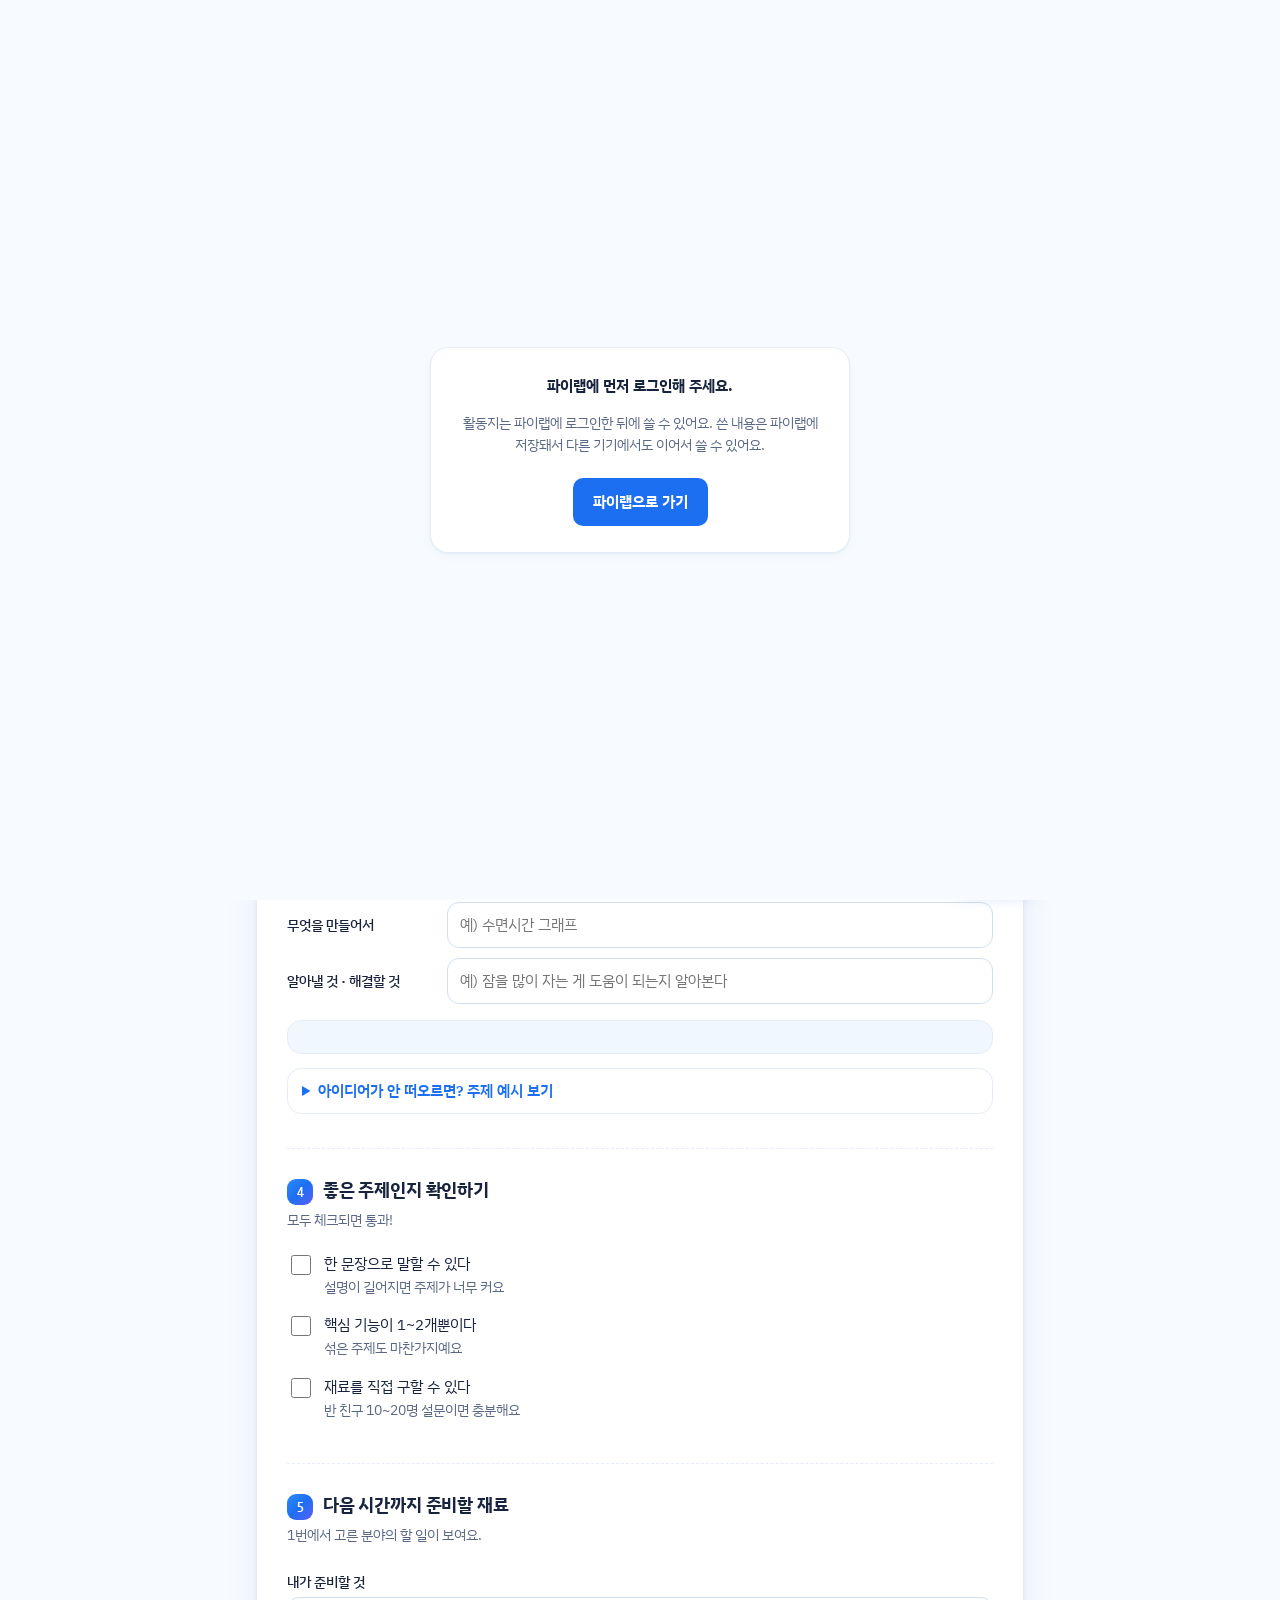
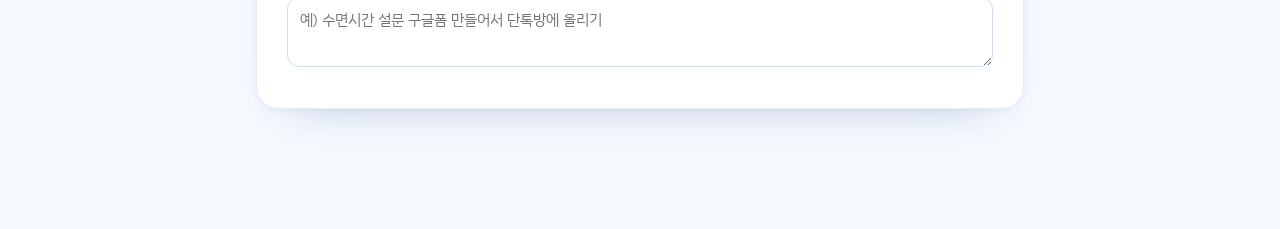
==== commit 7cf25491: "Add files via upload" ====
--- a/week2.html
+++ b/week2.html
@@ -3,12 +3,12 @@
 <head>
 <meta charset="UTF-8">
 <meta name="viewport" content="width=device-width, initial-scale=1, viewport-fit=cover">
-<title>2주차 활동지 · 파이썬 코드 공유방</title>
-<script src="config.js?v=20261125j"></script>
-<script src="js/weeks.js?v=20261125j"></script>
-<script src="js/mock.js?v=20261125j"></script>
-<script src="js/api.js?v=20261125j"></script>
-<script src="js/sheet-bridge.js?v=20261125j" data-week="2"></script>
+<title>2주차 활동지 · 파이랩</title>
+<script src="config.js?v=20261126b"></script>
+<script src="js/weeks.js?v=20261126b"></script>
+<script src="js/mock.js?v=20261126b"></script>
+<script src="js/api.js?v=20261126b"></script>
+<script src="js/sheet-bridge.js?v=20261126b" data-week="2"></script>
 <link rel="preconnect" href="https://fonts.googleapis.com">
 <link rel="preconnect" href="https://fonts.gstatic.com" crossorigin>
 <link href="https://fonts.googleapis.com/css2?family=IBM+Plex+Sans+KR:wght@400;500;700&display=swap" rel="stylesheet">
@@ -21,18 +21,6 @@
   box-sizing: border-box;
   padding-top: env(safe-area-inset-top, 0px);
   padding-bottom: env(safe-area-inset-bottom, 0px);
-}
-@media (prefers-color-scheme: dark) {
-  :root:not([data-theme="light"]) {
-    --bg: #18181A; --paper: #222225; --ink: #ECECEA; --sub: #A3A3A0; --line: #3A3A3D; --soft: #2B2B2E;
-    --data: #5FBF93; --web: #F08A5C; --sec: #A792F0; --mark: #FFE36E; --mark-ink: #222222;
-    color-scheme: dark;
-  }
-}
-:root[data-theme="dark"] {
-  --bg: #18181A; --paper: #222225; --ink: #ECECEA; --sub: #A3A3A0; --line: #3A3A3D; --soft: #2B2B2E;
-  --data: #5FBF93; --web: #F08A5C; --sec: #A792F0; --mark: #FFE36E; --mark-ink: #222222;
-  color-scheme: dark;
 }
 *, *::before, *::after { box-sizing: inherit; }
 html { scroll-padding-top: env(safe-area-inset-top, 0px); }
@@ -146,13 +134,13 @@
 }
 </style>
 <link rel="stylesheet" href="https://fonts.googleapis.com/css2?family=IBM+Plex+Sans+KR:wght@400;500;600;700&family=Nanum+Gothic+Coding:wght@400;700&display=swap">
-<link rel="stylesheet" href="css/sheet.css?v=20261125j">
+<link rel="stylesheet" href="css/sheet.css?v=20261126b">
 </head>
 <body>
 <main>
   <div class="sheet">
     <h1>AI 프로젝트 멘토링 <mark>활동지</mark></h1>
-    <p class="goal">분야를 고르고, 내 프로젝트 주제를 한 문장으로 정해요. 쓰는 대로 공유방에 저장되고, 다 쓰면 아래 [제출하기]를 눌러요.</p>
+    <p class="goal">분야를 고르고, 내 프로젝트 주제를 한 문장으로 정해요. 쓰는 대로 파이랩에 저장되고, 다 쓰면 아래 [제출하기]를 눌러요.</p>
 
     <div class="who">
       <div><label for="sid">학번</label><input type="text" id="sid" inputmode="numeric" autocomplete="off"></div>
@@ -253,7 +241,7 @@
 </main>
 
 <div class="bar"><div class="bar-in">
-  <span class="saved" id="savedNote">쓰는 내용은 공유방에 자동으로 저장돼요</span>
+  <span class="saved" id="savedNote">쓰는 내용은 파이랩에 자동으로 저장돼요</span>
   <button type="button" class="ghost" id="resetBtn">새로 쓰기</button>
   <button type="button" class="primary" id="saveBtn">제출하기</button>
 </div></div>
@@ -482,7 +470,7 @@
 
   y += 26;
   setFont(ctx, 12, false); ctx.fillStyle = '#9A9A96'; ctx.textAlign = 'right';
-  ctx.fillText('AI 프로젝트 멘토링 · 파이썬 코드 공유방 · 2주차', CW - PAD, y); ctx.textAlign = 'left';
+  ctx.fillText('AI 프로젝트 멘토링 · 파이랩 · 2주차', CW - PAD, y); ctx.textAlign = 'left';
   y += 30;
 
   const out = document.createElement('canvas'); out.width = CW * SCALE; out.height = Math.ceil(y * SCALE);
--- a/css/sheet.css
+++ b/css/sheet.css
@@ -1,39 +1,26 @@
 /* =====================================================================
-   활동지 모양을 공유방과 맞춰요
+   활동지 모양을 파이랩과 맞춰요
    활동지(week2~4.html) 안의 원래 <style> 다음에 불러와서 색·글꼴·버튼·카드를 덮어써요.
    (원래 활동지의 구조와 내용은 그대로예요)
    ===================================================================== */
 :root {
-  --bg: #f5f5f1; --paper: #ffffff; --ink: #191d28; --sub: #687082; --line: #e7e4dd; --line2: #d6d2c8; --soft: #f8f7f3;
-  --blue: #2d5bd0; --blue-ink: #ffffff; --blue-soft: #e5ecfb;
-  --data: #18804f; --web: #c75a1e; --sec: #6a4fb3; --done: #18804f;
-  --mark: #f2c230; --mark-soft: #fbf0cc; --mark-ink: #1b2130; --warn-ink: #5c4500;
-  --shadow: 0 1px 2px rgba(25, 29, 40, .04);
+  --bg: #f7fbff; --paper: #ffffff; --ink: #18233d; --sub: #5b6884; --line: #e4edf8; --line2: #d2deef; --soft: #f1f7ff;
+  --blue: #1d6ff2; --blue-ink: #ffffff; --blue-soft: #e7f1ff;
+  --data: #12804a; --web: #c2551a; --sec: #6a4fb3; --done: #0b8a53;
+  --mark: #ffc933; --mark-soft: #fff6d9; --mark-ink: #1b2130; --warn-ink: #6b4d00;
+  --grad: linear-gradient(135deg, #2b8cff 0%, #1d6ff2 48%, #5b5ef6 100%);
+  --grad-soft: linear-gradient(135deg, #e2f1ff 0%, #eeeaff 55%, #fff0f6 100%);
+  --glow1: rgba(70, 160, 255, .22); --glow2: rgba(175, 125, 255, .16);
+  --shadow: 0 1px 2px rgba(30, 70, 140, .05), 0 4px 14px -6px rgba(30, 70, 140, .10);
   --font: 'IBM Plex Sans KR', 'Apple SD Gothic Neo', 'Malgun Gothic', 'Noto Sans KR', system-ui, sans-serif;
   --mono: 'Nanum Gothic Coding', 'D2Coding', ui-monospace, Menlo, Consolas, monospace;
-  --r: 12px;
-}
-@media (prefers-color-scheme: dark) {
-  :root:not([data-theme="light"]) {
-    --bg: #0e1117; --paper: #161a22; --ink: #e6e9ef; --sub: #9aa3b3; --line: #252b36; --line2: #323a48; --soft: #1b2029;
-    --blue: #86a4ff; --blue-ink: #0c1222; --blue-soft: #1d2742;
-    --data: #5ed39a; --web: #f39a63; --sec: #b9a3ff; --done: #5ed39a;
-    --mark-soft: #3a3016; --warn-ink: #f8dc85;
-    --shadow: 0 1px 0 rgba(0, 0, 0, .3), 0 10px 24px -14px rgba(0, 0, 0, .7);
-  }
-}
-:root[data-theme="dark"] {
-  --bg: #0e1117; --paper: #161a22; --ink: #e6e9ef; --sub: #9aa3b3; --line: #252b36; --line2: #323a48; --soft: #1b2029;
-  --blue: #86a4ff; --blue-ink: #0c1222; --blue-soft: #1d2742;
-  --data: #5ed39a; --web: #f39a63; --sec: #b9a3ff; --done: #5ed39a;
-  --mark-soft: #3a3016; --warn-ink: #f8dc85;
-  --shadow: 0 1px 0 rgba(0, 0, 0, .3), 0 10px 24px -14px rgba(0, 0, 0, .7);
+  --r: 14px;
 }
 
 body { background: var(--bg); color: var(--ink); font-family: var(--font); font-size: 15px; }
 main { max-width: 800px; padding: 24px max(16px, env(safe-area-inset-right, 0px)) 120px max(16px, env(safe-area-inset-left, 0px)); }
 
-/* 종이 → 공유방 카드 */
+/* 종이 → 파이랩 카드 */
 .sheet { border-radius: 18px; border: 1px solid var(--line); box-shadow: var(--shadow); padding: 30px 30px 34px; }
 h1 { font-size: 1.6rem; letter-spacing: -.02em; }
 h1 mark { background: var(--mark); color: #1b2130; border-radius: 4px; padding: 0 6px; }
@@ -87,7 +74,7 @@
 .evidence { border-top-style: dashed; }
 .road-row.last b { color: var(--blue); }
 
-/* 버튼: 공유방 버튼과 같게 */
+/* 버튼: 파이랩 버튼과 같게 */
 button.primary, button.ghost, button.small, .sb-prev button {
   display: inline-flex; align-items: center; justify-content: center; gap: 6px;
   font: 600 14px/1 var(--font); border-radius: 10px; cursor: pointer; transition: background .12s, border-color .12s, transform .06s;
@@ -113,7 +100,7 @@
 .modal-box img { border-radius: 10px; border: 1px solid var(--line); }
 .modal-box p#modalNote { color: var(--ink); background: color-mix(in srgb, var(--done) 12%, var(--paper)); border-radius: 10px; padding: 10px 12px; font-size: 14px; }
 
-/* ---------- 위쪽 띠: 공유방 위쪽 막대와 같은 모양 ---------- */
+/* ---------- 위쪽 띠: 파이랩 위쪽 막대와 같은 모양 ---------- */
 .sb-strip {
   position: sticky; top: 0; z-index: 25; display: flex; align-items: center; gap: 10px 12px; flex-wrap: wrap;
   min-height: 56px; padding: 8px max(16px, env(safe-area-inset-right, 0px)) 8px max(16px, env(safe-area-inset-left, 0px));
@@ -180,3 +167,23 @@
   .sb-name { display: none; }
   .sb-status { flex-basis: 100%; order: 5; margin-left: 0; }
 }
+
+/* ---------- 밝고 세련된 모양 (파이랩과 같게) ---------- */
+body { background: radial-gradient(1000px 480px at 8% -12%, var(--glow1), transparent 62%), radial-gradient(800px 420px at 96% -8%, var(--glow2), transparent 60%), var(--bg); background-repeat: no-repeat; -webkit-font-smoothing: antialiased; }
+.sheet { border-radius: 22px; border-color: var(--line); box-shadow: 0 24px 50px -30px rgba(42, 62, 160, .3), 0 2px 6px rgba(18, 26, 45, .04); }
+h1 mark, .sb-prompt { background: linear-gradient(135deg, #ffe066, #ffb928); }
+.sb-prompt { box-shadow: 0 6px 14px -6px rgba(255, 170, 30, .75); border-radius: 9px; }
+.sb-strip { background: color-mix(in srgb, var(--paper) 76%, transparent); -webkit-backdrop-filter: saturate(1.6) blur(14px); backdrop-filter: saturate(1.6) blur(14px); }
+h2 .n { background: var(--grad); color: var(--blue-ink); border-radius: 9px; }
+button.primary, .sb-carry-btns button.on { background: var(--grad); border-color: transparent; color: var(--blue-ink); box-shadow: 0 10px 20px -10px rgba(59, 91, 253, .7); }
+button.ghost, button.small, .sb-prev button, .sb-dl, .sb-carry-btns button { border-radius: 12px; }
+input[type=text], input[type=url], input[type=date], textarea, select { border-radius: 12px; transition: border-color .15s, box-shadow .15s; }
+input:focus-visible, textarea:focus-visible, select:focus-visible { outline: none; border-color: var(--blue); box-shadow: 0 0 0 4px rgba(59, 91, 253, .16); }
+.task { border-radius: 16px; }
+.progress .fill { background: linear-gradient(90deg, #22c38a, #0f9d5f); }
+.sb-carry { background: var(--grad-soft); border: 1px solid color-mix(in srgb, var(--blue) 18%, var(--line)); border-radius: 16px; }
+.sb-ref { border-color: var(--line); }
+.modal-box { border-radius: 22px; }
+
+/* 더 밝게 (2026-11-26): 늘 밝은 화면 */
+:root { color-scheme: light; }
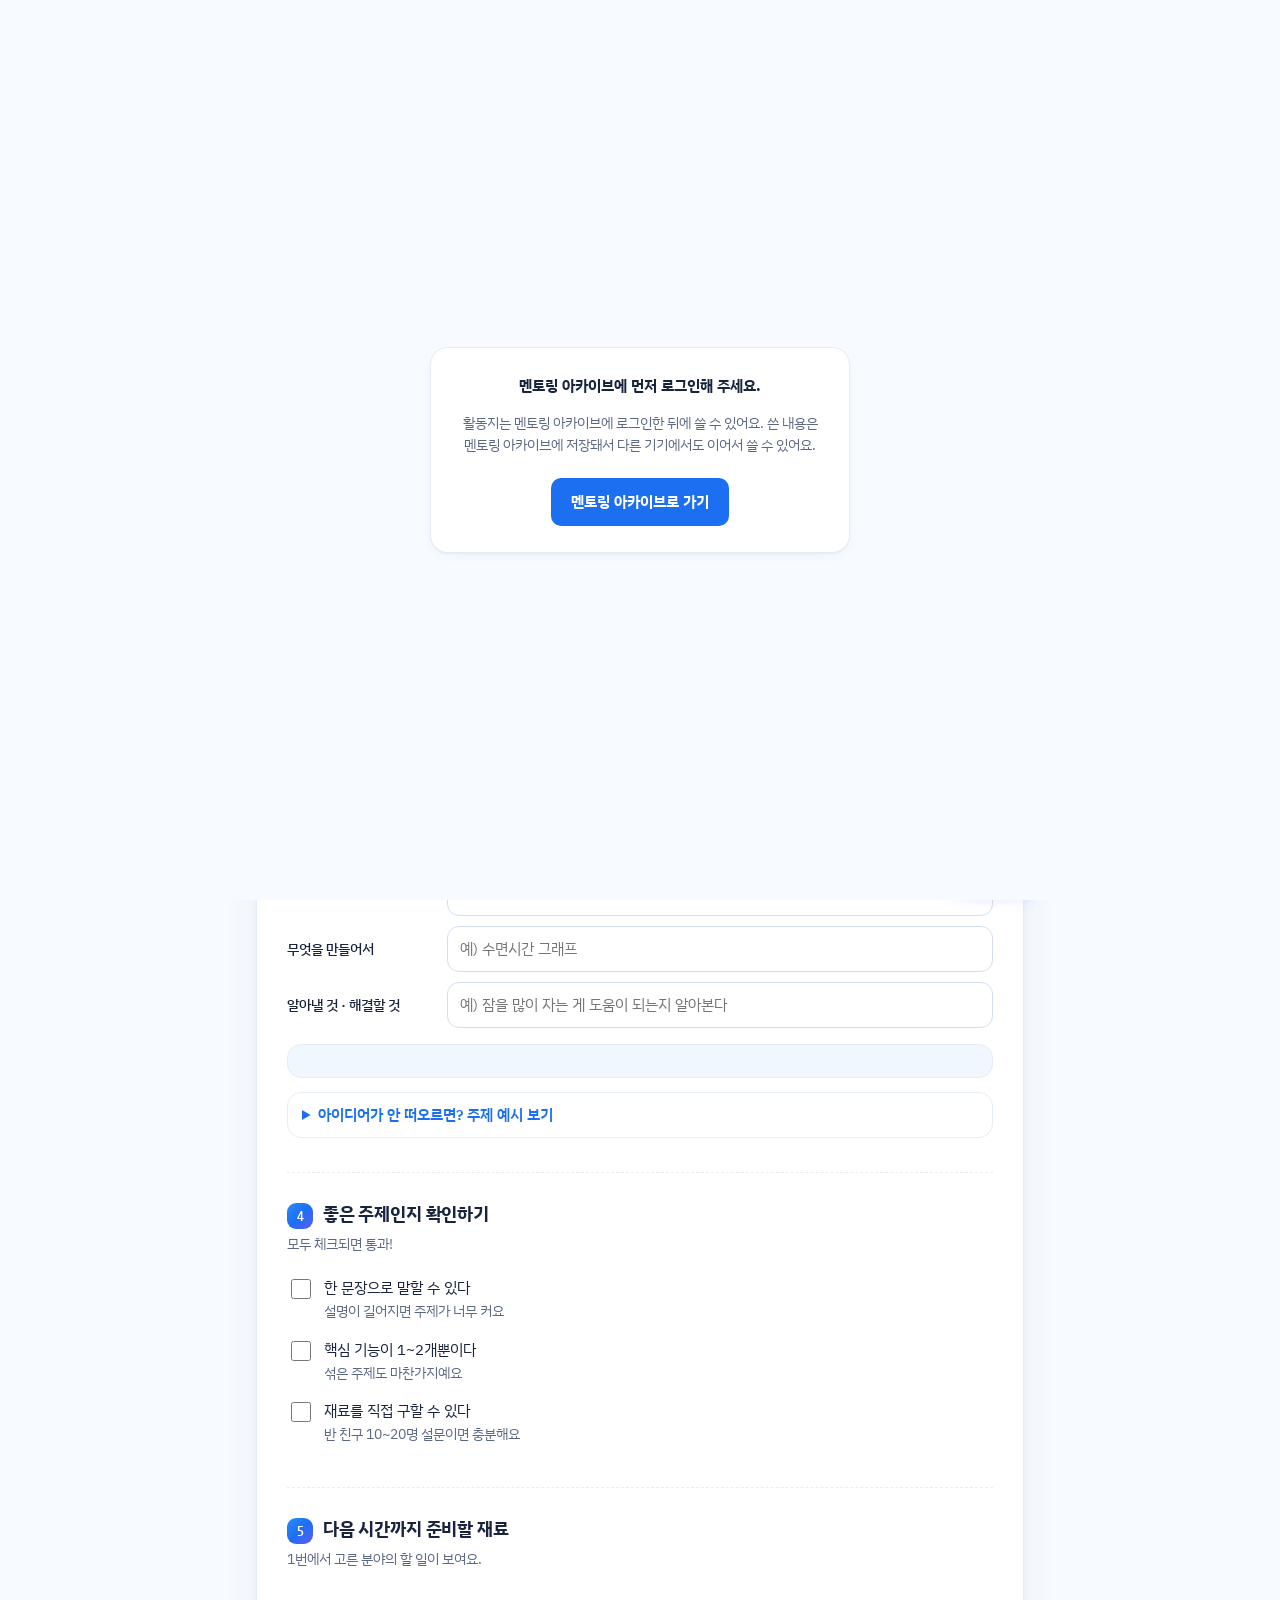
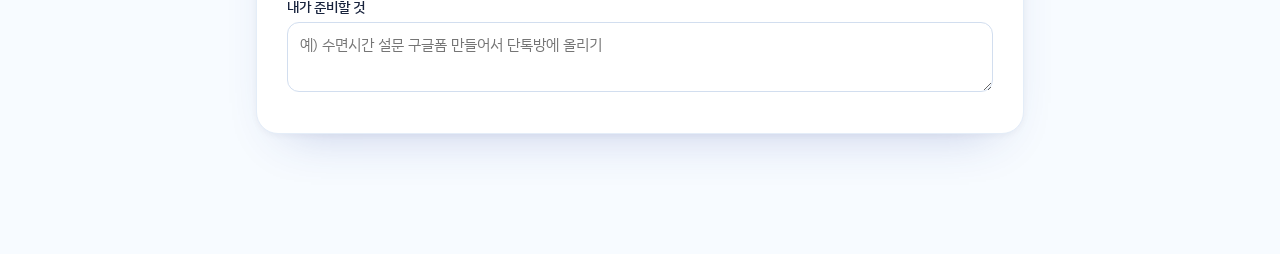
==== commit 9ef9b6a4: "Add files via upload" ====
--- a/week2.html
+++ b/week2.html
@@ -3,12 +3,12 @@
 <head>
 <meta charset="UTF-8">
 <meta name="viewport" content="width=device-width, initial-scale=1, viewport-fit=cover">
-<title>2주차 활동지 · 파이랩</title>
-<script src="config.js?v=20261126b"></script>
-<script src="js/weeks.js?v=20261126b"></script>
-<script src="js/mock.js?v=20261126b"></script>
-<script src="js/api.js?v=20261126b"></script>
-<script src="js/sheet-bridge.js?v=20261126b" data-week="2"></script>
+<title>2주차 활동지 · 멘토링 아카이브</title>
+<script src="config.js?v=20261126c"></script>
+<script src="js/weeks.js?v=20261126c"></script>
+<script src="js/mock.js?v=20261126c"></script>
+<script src="js/api.js?v=20261126c"></script>
+<script src="js/sheet-bridge.js?v=20261126c" data-week="2"></script>
 <link rel="preconnect" href="https://fonts.googleapis.com">
 <link rel="preconnect" href="https://fonts.gstatic.com" crossorigin>
 <link href="https://fonts.googleapis.com/css2?family=IBM+Plex+Sans+KR:wght@400;500;700&display=swap" rel="stylesheet">
@@ -134,13 +134,13 @@
 }
 </style>
 <link rel="stylesheet" href="https://fonts.googleapis.com/css2?family=IBM+Plex+Sans+KR:wght@400;500;600;700&family=Nanum+Gothic+Coding:wght@400;700&display=swap">
-<link rel="stylesheet" href="css/sheet.css?v=20261126b">
+<link rel="stylesheet" href="css/sheet.css?v=20261126c">
 </head>
 <body>
 <main>
   <div class="sheet">
     <h1>AI 프로젝트 멘토링 <mark>활동지</mark></h1>
-    <p class="goal">분야를 고르고, 내 프로젝트 주제를 한 문장으로 정해요. 쓰는 대로 파이랩에 저장되고, 다 쓰면 아래 [제출하기]를 눌러요.</p>
+    <p class="goal">분야를 고르고, 내 프로젝트 주제를 한 문장으로 정해요. 쓰는 대로 멘토링 아카이브에 저장되고, 다 쓰면 아래 [제출하기]를 눌러요.</p>
 
     <div class="who">
       <div><label for="sid">학번</label><input type="text" id="sid" inputmode="numeric" autocomplete="off"></div>
@@ -241,7 +241,7 @@
 </main>
 
 <div class="bar"><div class="bar-in">
-  <span class="saved" id="savedNote">쓰는 내용은 파이랩에 자동으로 저장돼요</span>
+  <span class="saved" id="savedNote">쓰는 내용은 멘토링 아카이브에 자동으로 저장돼요</span>
   <button type="button" class="ghost" id="resetBtn">새로 쓰기</button>
   <button type="button" class="primary" id="saveBtn">제출하기</button>
 </div></div>
@@ -470,7 +470,7 @@
 
   y += 26;
   setFont(ctx, 12, false); ctx.fillStyle = '#9A9A96'; ctx.textAlign = 'right';
-  ctx.fillText('AI 프로젝트 멘토링 · 파이랩 · 2주차', CW - PAD, y); ctx.textAlign = 'left';
+  ctx.fillText('AI 프로젝트 멘토링 아카이브 · 2주차', CW - PAD, y); ctx.textAlign = 'left';
   y += 30;
 
   const out = document.createElement('canvas'); out.width = CW * SCALE; out.height = Math.ceil(y * SCALE);
--- a/css/sheet.css
+++ b/css/sheet.css
@@ -1,5 +1,5 @@
 /* =====================================================================
-   활동지 모양을 파이랩과 맞춰요
+   활동지 모양을 멘토링 아카이브와 맞춰요
    활동지(week2~4.html) 안의 원래 <style> 다음에 불러와서 색·글꼴·버튼·카드를 덮어써요.
    (원래 활동지의 구조와 내용은 그대로예요)
    ===================================================================== */
@@ -20,7 +20,7 @@
 body { background: var(--bg); color: var(--ink); font-family: var(--font); font-size: 15px; }
 main { max-width: 800px; padding: 24px max(16px, env(safe-area-inset-right, 0px)) 120px max(16px, env(safe-area-inset-left, 0px)); }
 
-/* 종이 → 파이랩 카드 */
+/* 종이 → 멘토링 아카이브 카드 */
 .sheet { border-radius: 18px; border: 1px solid var(--line); box-shadow: var(--shadow); padding: 30px 30px 34px; }
 h1 { font-size: 1.6rem; letter-spacing: -.02em; }
 h1 mark { background: var(--mark); color: #1b2130; border-radius: 4px; padding: 0 6px; }
@@ -74,7 +74,7 @@
 .evidence { border-top-style: dashed; }
 .road-row.last b { color: var(--blue); }
 
-/* 버튼: 파이랩 버튼과 같게 */
+/* 버튼: 멘토링 아카이브 버튼과 같게 */
 button.primary, button.ghost, button.small, .sb-prev button {
   display: inline-flex; align-items: center; justify-content: center; gap: 6px;
   font: 600 14px/1 var(--font); border-radius: 10px; cursor: pointer; transition: background .12s, border-color .12s, transform .06s;
@@ -100,7 +100,7 @@
 .modal-box img { border-radius: 10px; border: 1px solid var(--line); }
 .modal-box p#modalNote { color: var(--ink); background: color-mix(in srgb, var(--done) 12%, var(--paper)); border-radius: 10px; padding: 10px 12px; font-size: 14px; }
 
-/* ---------- 위쪽 띠: 파이랩 위쪽 막대와 같은 모양 ---------- */
+/* ---------- 위쪽 띠: 멘토링 아카이브 위쪽 막대와 같은 모양 ---------- */
 .sb-strip {
   position: sticky; top: 0; z-index: 25; display: flex; align-items: center; gap: 10px 12px; flex-wrap: wrap;
   min-height: 56px; padding: 8px max(16px, env(safe-area-inset-right, 0px)) 8px max(16px, env(safe-area-inset-left, 0px));
@@ -168,7 +168,7 @@
   .sb-status { flex-basis: 100%; order: 5; margin-left: 0; }
 }
 
-/* ---------- 밝고 세련된 모양 (파이랩과 같게) ---------- */
+/* ---------- 밝고 세련된 모양 (멘토링 아카이브와 같게) ---------- */
 body { background: radial-gradient(1000px 480px at 8% -12%, var(--glow1), transparent 62%), radial-gradient(800px 420px at 96% -8%, var(--glow2), transparent 60%), var(--bg); background-repeat: no-repeat; -webkit-font-smoothing: antialiased; }
 .sheet { border-radius: 22px; border-color: var(--line); box-shadow: 0 24px 50px -30px rgba(42, 62, 160, .3), 0 2px 6px rgba(18, 26, 45, .04); }
 h1 mark, .sb-prompt { background: linear-gradient(135deg, #ffe066, #ffb928); }
